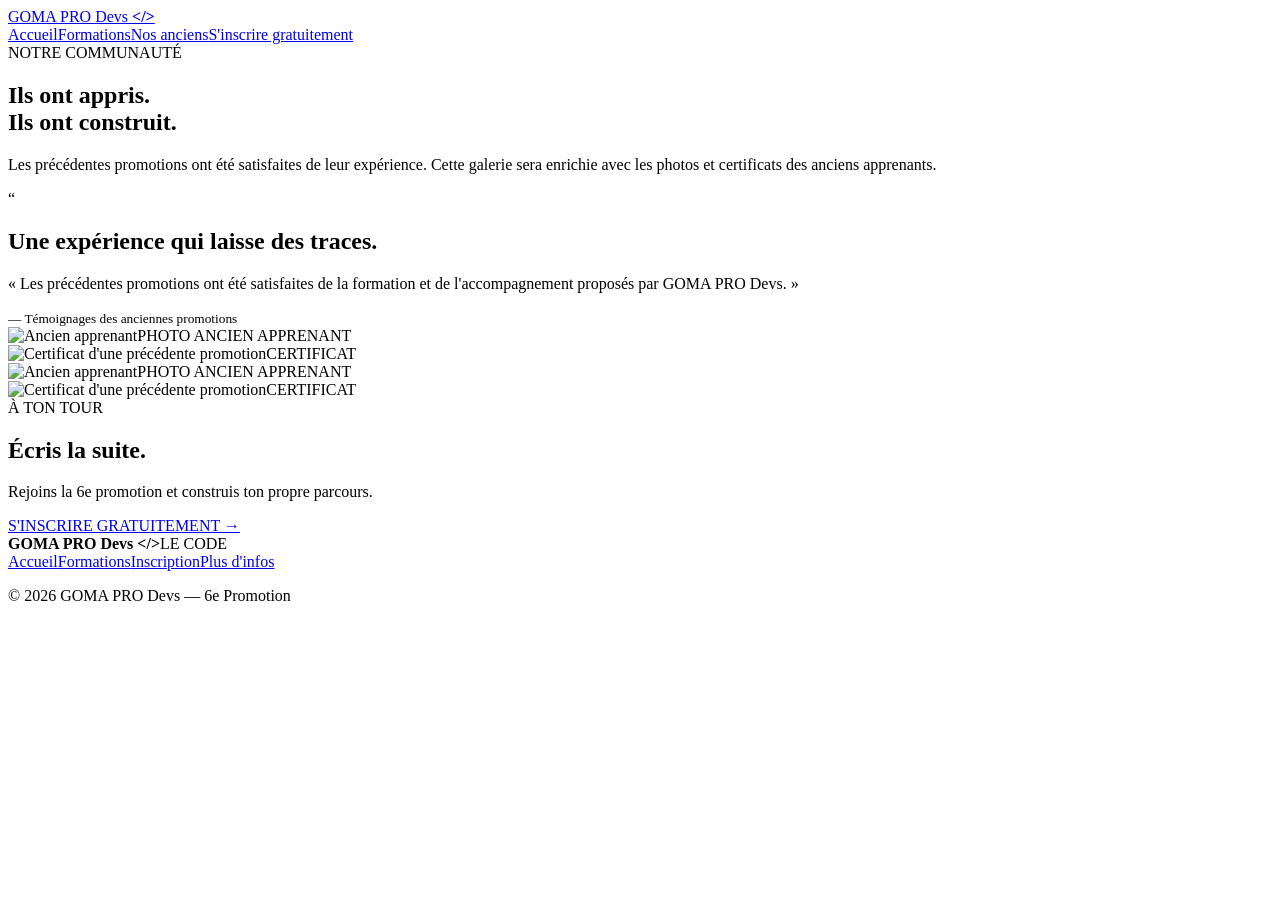
==== anciens.html @ 267ff914 "feat: add alumni satisfaction and certificates gallery page" ====
<!DOCTYPE html><html lang="fr"><head><meta charset="UTF-8"><meta name="viewport" content="width=device-width,initial-scale=1.0"><title>Nos anciens — GOMA PRO Devs</title><link rel="preconnect" href="https://fonts.googleapis.com"><link rel="preconnect" href="https://fonts.gstatic.com" crossorigin><link href="https://fonts.googleapis.com/css2?family=Inter:wght@400;500;600;700;800;900&family=Space+Grotesk:wght@600;700&display=swap" rel="stylesheet"><link rel="stylesheet" href="assets/css/style.css"></head><body><header class="site-header"><a class="brand" href="index.html"><img src="assets/images/logo.png" alt="GOMA PRO Devs" onerror="this.style.display='none'"><span>GOMA PRO Devs <b>&lt;/&gt;</b></span></a><nav><a href="index.html">Accueil</a><a href="formations.html">Formations</a><a href="anciens.html" class="active">Nos anciens</a><a class="nav-cta" href="inscription.html">S'inscrire gratuitement</a></nav></header><main><section class="page-hero"><span class="eyebrow">NOTRE COMMUNAUTÉ</span><h1>Ils ont appris.<br>Ils ont <span>construit.</span></h1><p>Les précédentes promotions ont été satisfaites de leur expérience. Cette galerie sera enrichie avec les photos et certificats des anciens apprenants.</p></section><section class="section alumni"><div class="testimonial"><div class="quote-mark">“</div><h2>Une expérience qui laisse des traces.</h2><p>« Les précédentes promotions ont été satisfaites de la formation et de l'accompagnement proposés par GOMA PRO Devs. »</p><small>— Témoignages des anciennes promotions</small></div><div class="gallery-grid"><div class="media-slot"><img src="assets/images/anciens/ancien-01.jpg" alt="Ancien apprenant" onerror="this.parentElement.classList.add('empty')"><span>PHOTO ANCIEN APPRENANT</span></div><div class="media-slot certificate"><img src="assets/images/certificats/certificat-01.jpg" alt="Certificat d'une précédente promotion" onerror="this.parentElement.classList.add('empty')"><span>CERTIFICAT</span></div><div class="media-slot"><img src="assets/images/anciens/ancien-02.jpg" alt="Ancien apprenant" onerror="this.parentElement.classList.add('empty')"><span>PHOTO ANCIEN APPRENANT</span></div><div class="media-slot certificate"><img src="assets/images/certificats/certificat-02.jpg" alt="Certificat d'une précédente promotion" onerror="this.parentElement.classList.add('empty')"><span>CERTIFICAT</span></div></div></section><section class="section cta"><div><span class="eyebrow">À TON TOUR</span><h2>Écris la suite.</h2><p>Rejoins la 6e promotion et construis ton propre parcours.</p></div><a class="btn btn-primary" href="inscription.html">S'INSCRIRE GRATUITEMENT →</a></section></main><footer class="site-footer"><div><strong>GOMA PRO Devs &lt;/&gt;</strong><span>LE CODE</span></div><div class="footer-links"><a href="index.html">Accueil</a><a href="formations.html">Formations</a><a href="inscription.html">Inscription</a><a href="plus-infos.html">Plus d'infos</a></div><p>© 2026 GOMA PRO Devs — 6e Promotion</p></footer><script src="assets/js/app.js"></script></body></html>
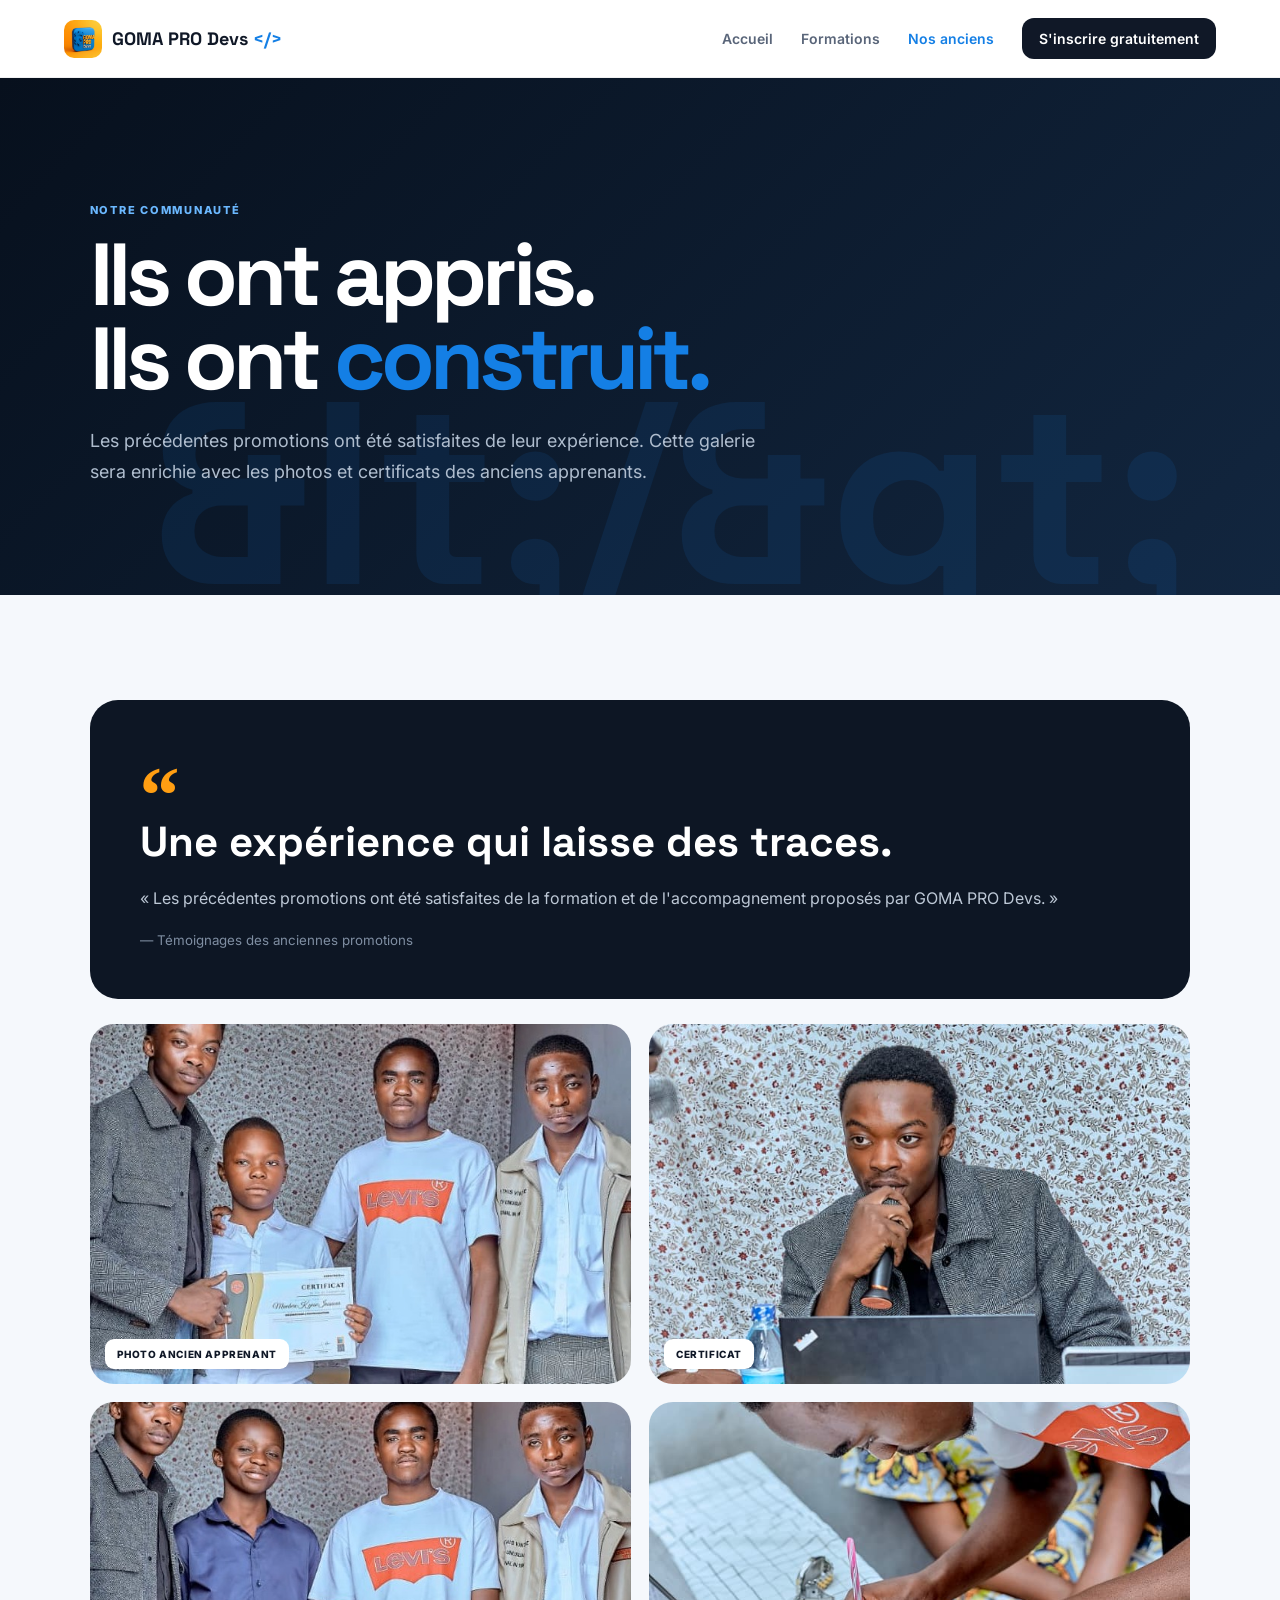
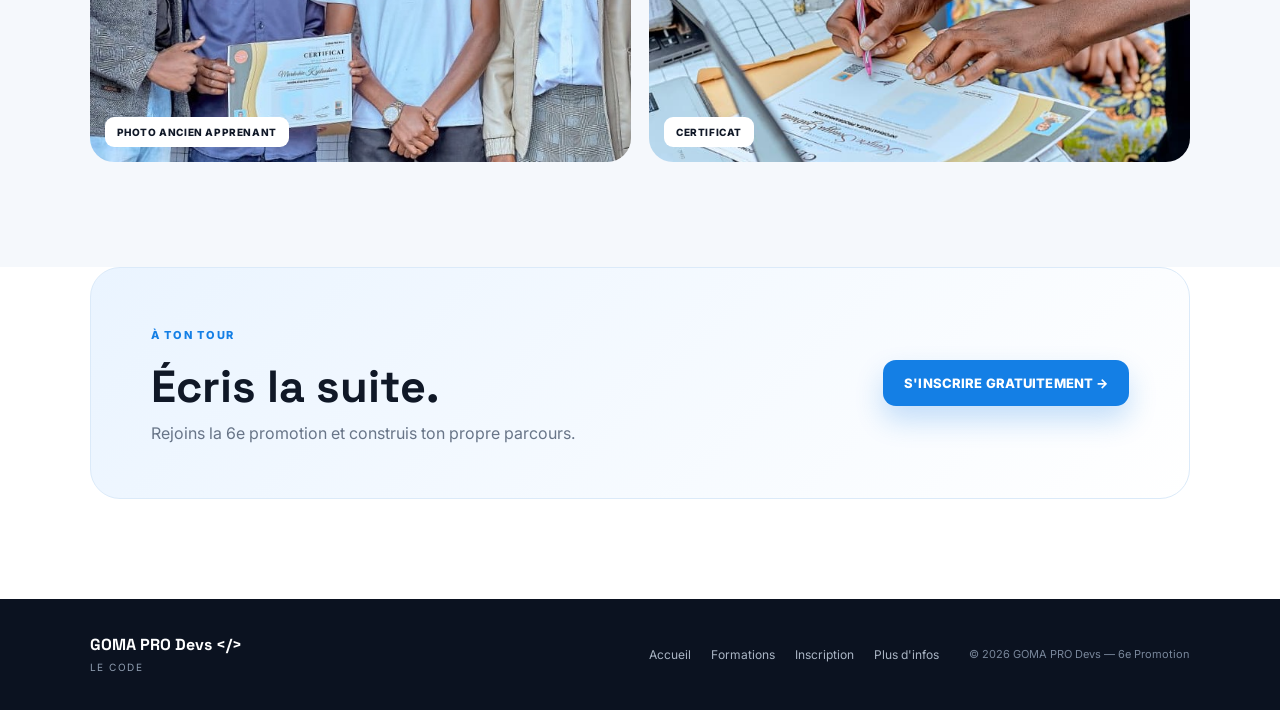
==== commit 3b312725: "Update-ver-1" ====
--- a/anciens.html
+++ b/anciens.html
@@ -1 +1 @@
-<!DOCTYPE html><html lang="fr"><head><meta charset="UTF-8"><meta name="viewport" content="width=device-width,initial-scale=1.0"><title>Nos anciens — GOMA PRO Devs</title><link rel="preconnect" href="https://fonts.googleapis.com"><link rel="preconnect" href="https://fonts.gstatic.com" crossorigin><link href="https://fonts.googleapis.com/css2?family=Inter:wght@400;500;600;700;800;900&family=Space+Grotesk:wght@600;700&display=swap" rel="stylesheet"><link rel="stylesheet" href="assets/css/style.css"></head><body><header class="site-header"><a class="brand" href="index.html"><img src="assets/images/logo.png" alt="GOMA PRO Devs" onerror="this.style.display='none'"><span>GOMA PRO Devs <b>&lt;/&gt;</b></span></a><nav><a href="index.html">Accueil</a><a href="formations.html">Formations</a><a href="anciens.html" class="active">Nos anciens</a><a class="nav-cta" href="inscription.html">S'inscrire gratuitement</a></nav></header><main><section class="page-hero"><span class="eyebrow">NOTRE COMMUNAUTÉ</span><h1>Ils ont appris.<br>Ils ont <span>construit.</span></h1><p>Les précédentes promotions ont été satisfaites de leur expérience. Cette galerie sera enrichie avec les photos et certificats des anciens apprenants.</p></section><section class="section alumni"><div class="testimonial"><div class="quote-mark">“</div><h2>Une expérience qui laisse des traces.</h2><p>« Les précédentes promotions ont été satisfaites de la formation et de l'accompagnement proposés par GOMA PRO Devs. »</p><small>— Témoignages des anciennes promotions</small></div><div class="gallery-grid"><div class="media-slot"><img src="assets/images/anciens/ancien-01.jpg" alt="Ancien apprenant" onerror="this.parentElement.classList.add('empty')"><span>PHOTO ANCIEN APPRENANT</span></div><div class="media-slot certificate"><img src="assets/images/certificats/certificat-01.jpg" alt="Certificat d'une précédente promotion" onerror="this.parentElement.classList.add('empty')"><span>CERTIFICAT</span></div><div class="media-slot"><img src="assets/images/anciens/ancien-02.jpg" alt="Ancien apprenant" onerror="this.parentElement.classList.add('empty')"><span>PHOTO ANCIEN APPRENANT</span></div><div class="media-slot certificate"><img src="assets/images/certificats/certificat-02.jpg" alt="Certificat d'une précédente promotion" onerror="this.parentElement.classList.add('empty')"><span>CERTIFICAT</span></div></div></section><section class="section cta"><div><span class="eyebrow">À TON TOUR</span><h2>Écris la suite.</h2><p>Rejoins la 6e promotion et construis ton propre parcours.</p></div><a class="btn btn-primary" href="inscription.html">S'INSCRIRE GRATUITEMENT →</a></section></main><footer class="site-footer"><div><strong>GOMA PRO Devs &lt;/&gt;</strong><span>LE CODE</span></div><div class="footer-links"><a href="index.html">Accueil</a><a href="formations.html">Formations</a><a href="inscription.html">Inscription</a><a href="plus-infos.html">Plus d'infos</a></div><p>© 2026 GOMA PRO Devs — 6e Promotion</p></footer><script src="assets/js/app.js"></script></body></html>
+<!DOCTYPE html><html lang="fr"><head><meta charset="UTF-8"><meta name="viewport" content="width=device-width,initial-scale=1.0"><title>Nos anciens — GOMA PRO Devs</title><link rel="preconnect" href="https://fonts.googleapis.com"><link rel="preconnect" href="https://fonts.gstatic.com" crossorigin><link href="https://fonts.googleapis.com/css2?family=Inter:wght@400;500;600;700;800;900&family=Space+Grotesk:wght@600;700&display=swap" rel="stylesheet"><link rel="stylesheet" href="assets/css/style.css"></head><body><header class="site-header"><a class="brand" href="index.html"><img src="GOMA PRO Devs.jpg" alt="GOMA PRO Devs" onerror="this.style.display='none'"><span>GOMA PRO Devs <b>&lt;/&gt;</b></span></a><nav><a href="index.html">Accueil</a><a href="formations.html">Formations</a><a href="anciens.html" class="active">Nos anciens</a><a class="nav-cta" href="inscription.html">S'inscrire gratuitement</a></nav></header><main><section class="page-hero"><span class="eyebrow">NOTRE COMMUNAUTÉ</span><h1>Ils ont appris.<br>Ils ont <span>construit.</span></h1><p>Les précédentes promotions ont été satisfaites de leur expérience. Cette galerie sera enrichie avec les photos et certificats des anciens apprenants.</p></section><section class="section alumni"><div class="testimonial"><div class="quote-mark">“</div><h2>Une expérience qui laisse des traces.</h2><p>« Les précédentes promotions ont été satisfaites de la formation et de l'accompagnement proposés par GOMA PRO Devs. »</p><small>— Témoignages des anciennes promotions</small></div><div class="gallery-grid"><div class="media-slot"><img src="image-937342652784837.jpg" alt="Ancien apprenant" onerror="this.parentElement.classList.add('empty')"><span>PHOTO ANCIEN APPRENANT</span></div><div class="media-slot certificate"><img src="image-1044848001762314.jpg" alt="Certificat d'une précédente promotion" onerror="this.parentElement.classList.add('empty')"><span>CERTIFICAT</span></div><div class="media-slot"><img src="image-1433722858644946.jpg" alt="Ancien apprenant" onerror="this.parentElement.classList.add('empty')"><span>PHOTO ANCIEN APPRENANT</span></div><div class="media-slot certificate"><img src="image-1361289106119803.jpg" alt="Certificat d'une précédente promotion" onerror="this.parentElement.classList.add('empty')"><span>CERTIFICAT</span></div></div></section><section class="section cta"><div><span class="eyebrow">À TON TOUR</span><h2>Écris la suite.</h2><p>Rejoins la 6e promotion et construis ton propre parcours.</p></div><a class="btn btn-primary" href="inscription.html">S'INSCRIRE GRATUITEMENT →</a></section></main><footer class="site-footer"><div><strong>GOMA PRO Devs &lt;/&gt;</strong><span>LE CODE</span></div><div class="footer-links"><a href="index.html">Accueil</a><a href="formations.html">Formations</a><a href="inscription.html">Inscription</a><a href="plus-infos.html">Plus d'infos</a></div><p>© 2026 GOMA PRO Devs — 6e Promotion</p></footer><script src="assets/js/app.js"></script></body></html>
--- a/assets/css/style.css
+++ b/assets/css/style.css
@@ -0,0 +1 @@
+:root{--blue:#147fe5;--blue2:#0759b8;--orange:#ff9e12;--ink:#101827;--muted:#667085;--light:#f5f8fc;--line:#e5eaf1;--white:#fff;--radius:24px;--shadow:0 24px 70px rgba(16,24,39,.12)}*{box-sizing:border-box}html{scroll-behavior:smooth}body{margin:0;font-family:Inter,Arial,sans-serif;color:var(--ink);background:#fff}a{text-decoration:none;color:inherit}button,input,select,textarea{font:inherit}.site-header{height:78px;padding:0 5vw;display:flex;align-items:center;justify-content:space-between;border-bottom:1px solid rgba(16,24,39,.06);background:rgba(255,255,255,.92);backdrop-filter:blur(16px);position:sticky;top:0;z-index:20}.brand{display:flex;align-items:center;gap:10px;font-family:'Space Grotesk',sans-serif;font-weight:800;font-size:18px}.brand img{width:38px;height:38px;object-fit:contain;border-radius:10px}.brand b{color:var(--blue)}nav{display:flex;align-items:center;gap:28px;font-size:14px;font-weight:600}nav a{color:#596579}nav a:hover,nav a.active{color:var(--blue)}nav .nav-cta{background:var(--ink);color:#fff;padding:12px 17px;border-radius:12px}.hero{min-height:calc(100vh - 78px);padding:80px 7vw;display:grid;grid-template-columns:1.05fr .95fr;gap:40px;align-items:center;position:relative;overflow:hidden;background:linear-gradient(135deg,#fff 0%,#f5f9ff 58%,#eef5ff 100%)}.hero-grid{position:absolute;inset:0;background-image:linear-gradient(rgba(20,127,229,.055) 1px,transparent 1px),linear-gradient(90deg,rgba(20,127,229,.055) 1px,transparent 1px);background-size:48px 48px;mask-image:linear-gradient(to right,#000,transparent 78%);pointer-events:none}.hero-content,.hero-visual{position:relative;z-index:1}.eyebrow{display:inline-block;font-size:11px;letter-spacing:.16em;font-weight:800;color:var(--blue);margin-bottom:16px}.hero h1,.page-hero h1,.form-hero h1{font-family:'Space Grotesk',sans-serif;font-size:clamp(48px,7vw,92px);line-height:.96;letter-spacing:-.055em;margin:0 0 24px;font-weight:700}.hero h1 span,.page-hero h1 span,.form-hero h1 span,.section-head h2 span,.trainer-copy h2 span,.quote-section span{color:var(--blue)}.hero-text{font-size:18px;line-height:1.7;max-width:650px;color:#526074}.hero-actions{display:flex;gap:12px;flex-wrap:wrap;margin:32px 0}.btn{border:0;display:inline-flex;justify-content:center;align-items:center;gap:10px;padding:15px 21px;border-radius:13px;font-weight:800;font-size:13px;letter-spacing:.01em;cursor:pointer;transition:.2s transform,.2s box-shadow}.btn:hover{transform:translateY(-2px)}.btn-primary{background:var(--blue);color:#fff;box-shadow:0 14px 28px rgba(20,127,229,.24)}.btn-secondary{background:#fff;color:var(--ink);border:1px solid var(--line)}.hero-meta{display:flex;gap:38px}.hero-meta div{display:flex;flex-direction:column}.hero-meta strong{font-family:'Space Grotesk';font-size:26px}.hero-meta span{font-size:11px;color:var(--muted);text-transform:uppercase;letter-spacing:.08em;margin-top:3px}.hero-visual{min-height:430px;display:flex;align-items:center;justify-content:center}.code-card{width:min(530px,100%);background:#0e1625;border-radius:25px;box-shadow:0 35px 90px rgba(10,30,60,.28);overflow:hidden;transform:rotate(2deg)}.code-top{height:48px;display:flex;align-items:center;gap:7px;padding:0 18px;background:#172236;color:#8795a9;font-size:12px}.code-top i{width:9px;height:9px;border-radius:50%;background:#607089}.code-top span{margin-left:12px}.code-card pre{margin:0;padding:28px 30px 38px;color:#dce6f5;font:15px/2.1 Consolas,monospace;overflow:auto}.kw{color:#7fc6ff}.fn{color:#ffc45d}.num{color:#8de5a1}.comment{color:#8291a7}.floating-tag{position:absolute;background:#fff;border:1px solid var(--line);padding:12px 16px;border-radius:13px;box-shadow:var(--shadow);font-weight:900;font-size:11px;letter-spacing:.08em}.tag-one{left:2%;bottom:13%;color:var(--blue)}.tag-two{right:1%;top:14%;color:#e58a00}.section{padding:105px 7vw}.section-head{max-width:850px;margin-bottom:48px}.section-head h2{font-family:'Space Grotesk';font-size:clamp(36px,5vw,62px);line-height:1.02;letter-spacing:-.04em;margin:0}.intro{background:#fff}.intro-grid{display:grid;grid-template-columns:1fr 1fr;gap:70px;max-width:1050px}.intro-grid p{font-size:18px;line-height:1.8;color:#5d6879;margin:0}.courses{background:var(--light)}.course-grid{display:grid;grid-template-columns:repeat(4,1fr);gap:16px}.course-card{min-height:300px;padding:26px;border-radius:var(--radius);color:#fff;position:relative;overflow:hidden;display:flex;flex-direction:column}.course-card:after{content:'';position:absolute;width:180px;height:180px;border-radius:50%;border:1px solid rgba(255,255,255,.2);right:-70px;top:-70px}.course-card.blue{background:#117ce0}.course-card.orange{background:#f39a12}.course-card.dark{background:#152033}.course-card.violet{background:#6955d8}.course-card.green{background:#148b6a}.course-card.wide{grid-column:span 2;min-height:235px}.course-no{font:700 11px 'Space Grotesk';opacity:.65}.course-icon{font:800 30px 'Space Grotesk';margin-top:28px}.course-card h3{font:700 26px 'Space Grotesk';margin:16px 0 10px}.course-card p{font-size:13px;line-height:1.6;opacity:.9;margin:0 0 20px}.course-card strong{margin-top:auto;font-size:14px}.quote-section{text-align:center;background:#0d1624;color:#fff}.quote-mark{font:900 80px Georgia;color:var(--orange);height:65px}.quote-section blockquote{font:700 clamp(25px,4vw,47px)/1.2 'Space Grotesk';letter-spacing:-.03em;margin:0}.quote-section p{color:#8d9bb0;font-size:13px;margin-top:24px}.trainer{display:grid;grid-template-columns:.75fr 1.25fr;gap:70px;align-items:center}.trainer-photo{aspect-ratio:1/1;border-radius:30px;background:#e7ebf0;overflow:hidden;display:flex;align-items:center;justify-content:center}.trainer-photo img{width:100%;height:100%;object-fit:cover}.photo-fallback{font:900 90px 'Space Grotesk';color:#9aa5b3}.trainer-copy h2{font:700 clamp(40px,5vw,70px) 'Space Grotesk';letter-spacing:-.05em;margin:0 0 20px}.trainer-copy p{font-size:17px;line-height:1.8;color:#647184;max-width:650px}.pill-row{display:flex;gap:8px;flex-wrap:wrap;margin-top:26px}.pill-row span{border:1px solid var(--line);padding:9px 12px;border-radius:99px;font-size:12px;font-weight:700}.cta{margin:0 7vw 100px;padding:55px 60px;background:linear-gradient(135deg,#eaf4ff,#fff);border:1px solid #dbeaf9;border-radius:30px;display:flex;align-items:center;justify-content:space-between;gap:30px}.cta h2{font:700 45px 'Space Grotesk';margin:0 0 8px}.cta p{color:#687588;margin:0}.site-footer{padding:35px 7vw;background:#0b1220;color:#fff;display:grid;grid-template-columns:1fr auto auto;align-items:center;gap:30px}.site-footer strong{font-family:'Space Grotesk';display:block}.site-footer div:first-child span{font-size:10px;color:#8e9caf;letter-spacing:.15em}.footer-links{display:flex;gap:20px;font-size:12px;color:#aab5c4}.site-footer p{font-size:11px;color:#78869a;margin:0}.page-hero,.form-hero{padding:120px 7vw 90px;background:linear-gradient(135deg,#07101d,#12263f);color:#fff;position:relative;overflow:hidden}.page-hero:after,.form-hero:after{content:'&lt;/&gt;';position:absolute;right:7vw;bottom:-65px;font:900 260px 'Space Grotesk';color:rgba(20,127,229,.1)}.page-hero .eyebrow,.form-hero .eyebrow{color:#6bb8ff}.page-hero h1,.form-hero h1{font-size:clamp(52px,7vw,88px);position:relative;z-index:1}.page-hero p,.form-hero p{max-width:700px;color:#afbdce;font-size:18px;line-height:1.7;position:relative;z-index:1}.detailed-courses{background:var(--light);display:flex;flex-direction:column;gap:18px}.detail-card{background:#fff;border:1px solid var(--line);border-radius:24px;padding:32px;display:grid;grid-template-columns:70px 1fr auto;gap:25px;align-items:start;box-shadow:0 8px 30px rgba(16,24,39,.04)}.detail-num{font:800 14px 'Space Grotesk';color:var(--blue);padding-top:7px}.detail-card h2{font:700 32px 'Space Grotesk';margin:0 0 10px}.detail-card p{color:#667085;line-height:1.7;margin:0}.detail-card ul{display:flex;flex-wrap:wrap;gap:8px;padding:0;margin:18px 0 0;list-style:none}.detail-card li{background:#f1f5f9;padding:8px 11px;border-radius:9px;font-size:11px;font-weight:700}.detail-card>strong{font-size:15px;white-space:nowrap}.pricing-note{display:flex;align-items:center;justify-content:space-between;gap:30px}.pricing-note h2{font:700 48px 'Space Grotesk';margin:0 0 12px}.pricing-note p{color:#687588;max-width:650px;line-height:1.7}.alumni{background:var(--light)}.testimonial{background:#0d1624;color:#fff;padding:50px;border-radius:28px;margin-bottom:25px}.testimonial h2{font:700 42px 'Space Grotesk';margin:0 0 15px}.testimonial p{color:#bdc8d6;line-height:1.8}.testimonial small{color:#7f8ea2}.gallery-grid{display:grid;grid-template-columns:1fr 1fr;gap:18px}.media-slot{height:360px;background:#e5eaf0;border-radius:24px;position:relative;overflow:hidden;display:flex;align-items:center;justify-content:center}.media-slot img{width:100%;height:100%;object-fit:cover}.media-slot span{position:absolute;bottom:15px;left:15px;background:#fff;padding:9px 12px;border-radius:9px;font-size:10px;font-weight:800;letter-spacing:.06em}.media-slot.empty img{display:none}.media-slot.empty:before{content:'AJOUTER LA PHOTO DANS assets/images';font:700 12px 'Space Grotesk';color:#8a96a6}.form-hero{background:linear-gradient(135deg,#0a1728,#0759b8)}.free-badge{display:inline-block;margin-top:16px;background:#fff;color:#0b1220;padding:11px 15px;border-radius:10px;font-weight:900;font-size:12px}.form-shell{max-width:1050px;margin:-45px auto 100px;position:relative;background:#fff;border:1px solid var(--line);border-radius:28px;box-shadow:var(--shadow);overflow:hidden}.steps{display:grid;grid-template-columns:repeat(4,1fr);border-bottom:1px solid var(--line)}.step{padding:22px 20px;display:flex;align-items:center;gap:10px;color:#9aa5b3}.step span{font:800 12px 'Space Grotesk'}.step b{font-size:12px}.step.active{color:var(--blue);background:#f5faff}.form-step{border:0;padding:42px;display:none}.form-step.active{display:block}.form-step legend{font:700 34px 'Space Grotesk';letter-spacing:-.03em}.form-help{color:#788598;font-size:14px;margin-top:6px;margin-bottom:30px}.field-grid{display:grid;grid-template-columns:1fr 1fr;gap:18px}.field-grid label{font-size:12px;font-weight:800;color:#3c4758;display:flex;flex-direction:column;gap:8px}.field-grid .full{grid-column:1/-1}.field-grid input,.field-grid select,.field-grid textarea{width:100%;border:1px solid #dce2ea;background:#fbfcfe;border-radius:12px;padding:13px 14px;outline:0;color:var(--ink)}.field-grid input:focus,.field-grid select:focus,.field-grid textarea:focus{border-color:var(--blue);box-shadow:0 0 0 4px rgba(20,127,229,.08)}.field-grid textarea{resize:vertical}.program-options{display:grid;grid-template-columns:1fr 1fr;gap:12px}.program-option{display:grid;grid-template-columns:22px 1fr auto;gap:10px;align-items:center;padding:17px;border:1px solid var(--line);border-radius:15px;cursor:pointer}.program-option:has(input:checked){border-color:var(--blue);background:#f3f9ff}.program-option input{accent-color:var(--blue)}.program-option span{display:flex;flex-direction:column;gap:3px}.program-option b{font-size:14px}.program-option small{font-size:11px;color:#8994a3}.program-option strong{font-size:12px}.price-total{text-align:right;padding:17px 0;font-size:13px;color:#7b8798}.price-total strong{font-size:18px;color:var(--blue)}.form-actions{display:flex;justify-content:space-between;gap:12px;margin-top:32px;padding-top:25px;border-top:1px solid var(--line)}.review-box{background:#f7f9fc;border:1px solid var(--line);border-radius:16px;padding:20px;display:grid;gap:9px;font-size:13px}.review-row{display:flex;justify-content:space-between;gap:20px;border-bottom:1px dashed #dce2ea;padding:8px 0}.review-row:last-child{border:0}.review-row span{color:#7a8697}.review-row b{text-align:right}.consent{display:flex;gap:10px;margin-top:25px;font-size:12px;line-height:1.6;color:#657286}.consent input{margin-top:3px;accent-color:var(--blue)}.success-page{min-height:100vh;display:grid;place-items:center;padding:30px;background:radial-gradient(circle at top,#eaf5ff,#f7f9fc 45%,#fff)}.success-card{max-width:650px;background:#fff;border:1px solid var(--line);border-radius:30px;padding:55px;text-align:center;box-shadow:var(--shadow)}.success-icon{width:70px;height:70px;border-radius:50%;display:grid;place-items:center;margin:0 auto 25px;background:#e8f8ef;color:#19a05a;font-size:35px;font-weight:900}.success-card h1{font:800 50px/1 'Space Grotesk';letter-spacing:-.04em}.success-card h1 span{color:var(--blue)}.success-card p{color:#667085;line-height:1.7}.number-box{margin:25px 0;padding:18px;border-radius:16px;background:#f4f8fc}.number-box small{display:block;color:#7d8998;font-size:11px;text-transform:uppercase;letter-spacing:.1em}.number-box strong{display:block;font:800 25px 'Space Grotesk';margin-top:6px;color:var(--blue)}.text-link{display:block;margin-top:20px;color:#687588;font-size:13px;font-weight:700}.info-grid{display:grid;grid-template-columns:repeat(4,1fr);gap:15px;background:var(--light)}.info-card{border:1px solid var(--line);border-radius:20px;padding:25px;background:#fff}.info-card span{color:var(--blue);font-weight:800;font-size:11px}.info-card h3{font:700 22px 'Space Grotesk';margin:22px 0 8px}.info-card p{color:#687588;line-height:1.6;font-size:13px}.reveal{animation:rise .7s ease both}@keyframes rise{from{opacity:0;transform:translateY(18px)}to{opacity:1;transform:none}}@media(max-width:900px){nav{gap:12px}nav a:not(.nav-cta){display:none}.hero{grid-template-columns:1fr;padding-top:60px}.hero-visual{min-height:300px}.course-grid{grid-template-columns:1fr 1fr}.course-card.wide{grid-column:span 2}.trainer{grid-template-columns:1fr}.intro-grid{grid-template-columns:1fr;gap:20px}.site-footer{grid-template-columns:1fr}.footer-links{flex-wrap:wrap}.detail-card{grid-template-columns:50px 1fr}.detail-card>strong{grid-column:2}.info-grid{grid-template-columns:1fr 1fr}.pricing-note{flex-direction:column;align-items:flex-start}.form-shell{margin:0;border-radius:0;border-left:0;border-right:0}.form-step{padding:28px 22px}.steps{overflow:auto}.step{min-width:120px}.program-options{grid-template-columns:1fr}}@media(max-width:600px){.site-header{padding:0 18px}.hero,.section,.page-hero,.form-hero{padding-left:22px;padding-right:22px}.hero h1,.page-hero h1,.form-hero h1{font-size:48px}.hero-meta{gap:18px}.hero-actions .btn{width:100%}.course-grid,.gallery-grid,.info-grid{grid-template-columns:1fr}.course-card.wide{grid-column:auto}.cta{margin:0 22px 60px;padding:35px 25px;display:block}.cta .btn{margin-top:22px;width:100%}.detail-card{grid-template-columns:1fr}.detail-num{padding:0}.detail-card>strong{grid-column:auto}.field-grid{grid-template-columns:1fr}.field-grid .full{grid-column:auto}.success-card{padding:35px 22px}.success-card h1{font-size:39px}.floating-tag{display:none}}
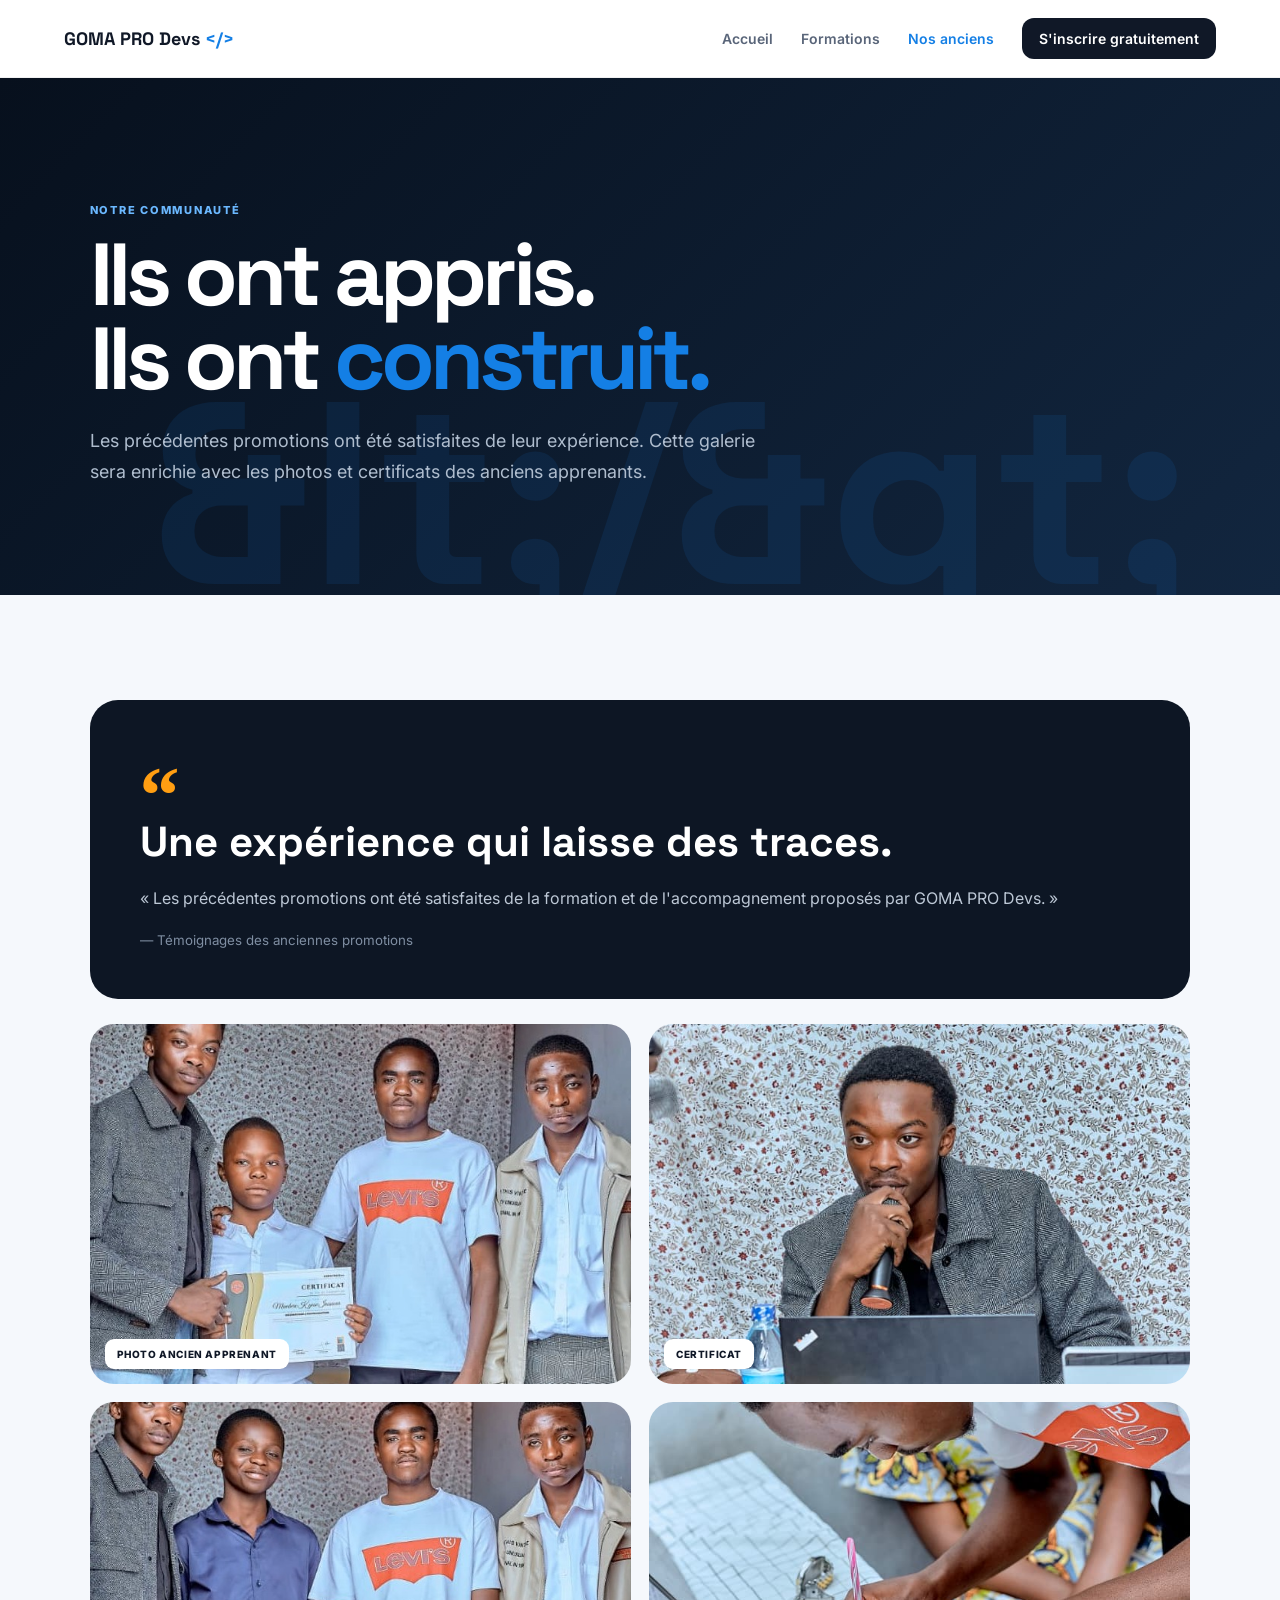
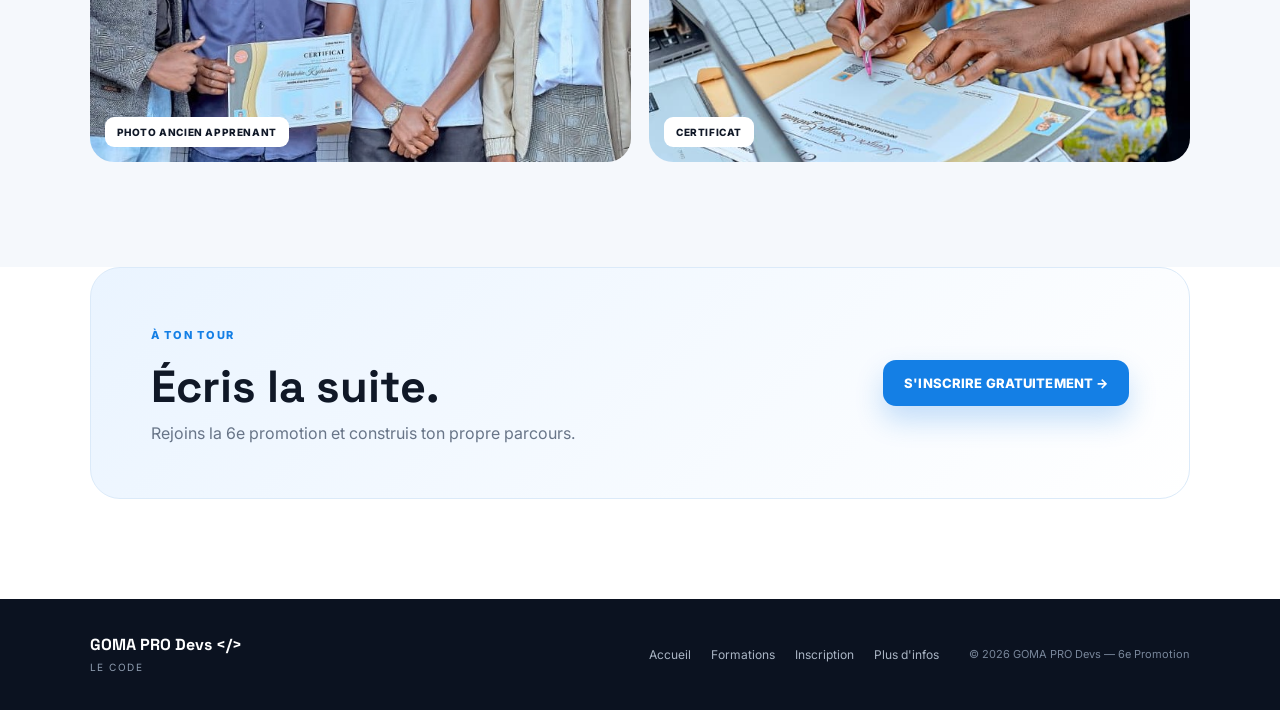
==== commit a71f17ce: "Move alumni gallery references to assets" ====
--- a/anciens.html
+++ b/anciens.html
@@ -1 +1 @@
-<!DOCTYPE html><html lang="fr"><head><meta charset="UTF-8"><meta name="viewport" content="width=device-width,initial-scale=1.0"><title>Nos anciens — GOMA PRO Devs</title><link rel="preconnect" href="https://fonts.googleapis.com"><link rel="preconnect" href="https://fonts.gstatic.com" crossorigin><link href="https://fonts.googleapis.com/css2?family=Inter:wght@400;500;600;700;800;900&family=Space+Grotesk:wght@600;700&display=swap" rel="stylesheet"><link rel="stylesheet" href="assets/css/style.css"></head><body><header class="site-header"><a class="brand" href="index.html"><img src="GOMA PRO Devs.jpg" alt="GOMA PRO Devs" onerror="this.style.display='none'"><span>GOMA PRO Devs <b>&lt;/&gt;</b></span></a><nav><a href="index.html">Accueil</a><a href="formations.html">Formations</a><a href="anciens.html" class="active">Nos anciens</a><a class="nav-cta" href="inscription.html">S'inscrire gratuitement</a></nav></header><main><section class="page-hero"><span class="eyebrow">NOTRE COMMUNAUTÉ</span><h1>Ils ont appris.<br>Ils ont <span>construit.</span></h1><p>Les précédentes promotions ont été satisfaites de leur expérience. Cette galerie sera enrichie avec les photos et certificats des anciens apprenants.</p></section><section class="section alumni"><div class="testimonial"><div class="quote-mark">“</div><h2>Une expérience qui laisse des traces.</h2><p>« Les précédentes promotions ont été satisfaites de la formation et de l'accompagnement proposés par GOMA PRO Devs. »</p><small>— Témoignages des anciennes promotions</small></div><div class="gallery-grid"><div class="media-slot"><img src="image-937342652784837.jpg" alt="Ancien apprenant" onerror="this.parentElement.classList.add('empty')"><span>PHOTO ANCIEN APPRENANT</span></div><div class="media-slot certificate"><img src="image-1044848001762314.jpg" alt="Certificat d'une précédente promotion" onerror="this.parentElement.classList.add('empty')"><span>CERTIFICAT</span></div><div class="media-slot"><img src="image-1433722858644946.jpg" alt="Ancien apprenant" onerror="this.parentElement.classList.add('empty')"><span>PHOTO ANCIEN APPRENANT</span></div><div class="media-slot certificate"><img src="image-1361289106119803.jpg" alt="Certificat d'une précédente promotion" onerror="this.parentElement.classList.add('empty')"><span>CERTIFICAT</span></div></div></section><section class="section cta"><div><span class="eyebrow">À TON TOUR</span><h2>Écris la suite.</h2><p>Rejoins la 6e promotion et construis ton propre parcours.</p></div><a class="btn btn-primary" href="inscription.html">S'INSCRIRE GRATUITEMENT →</a></section></main><footer class="site-footer"><div><strong>GOMA PRO Devs &lt;/&gt;</strong><span>LE CODE</span></div><div class="footer-links"><a href="index.html">Accueil</a><a href="formations.html">Formations</a><a href="inscription.html">Inscription</a><a href="plus-infos.html">Plus d'infos</a></div><p>© 2026 GOMA PRO Devs — 6e Promotion</p></footer><script src="assets/js/app.js"></script></body></html>
+<!DOCTYPE html><html lang="fr"><head><meta charset="UTF-8"><meta name="viewport" content="width=device-width,initial-scale=1.0"><title>Nos anciens — GOMA PRO Devs</title><link rel="preconnect" href="https://fonts.googleapis.com"><link rel="preconnect" href="https://fonts.gstatic.com" crossorigin><link href="https://fonts.googleapis.com/css2?family=Inter:wght@400;500;600;700;800;900&family=Space+Grotesk:wght@600;700&display=swap" rel="stylesheet"><link rel="stylesheet" href="assets/css/style.css"></head><body><header class="site-header"><a class="brand" href="index.html"><img src="assets/images/logo.png" alt="GOMA PRO Devs" onerror="this.style.display='none'"><span>GOMA PRO Devs <b>&lt;/&gt;</b></span></a><nav><a href="index.html">Accueil</a><a href="formations.html">Formations</a><a href="anciens.html" class="active">Nos anciens</a><a class="nav-cta" href="inscription.html">S'inscrire gratuitement</a></nav></header><main><section class="page-hero"><span class="eyebrow">NOTRE COMMUNAUTÉ</span><h1>Ils ont appris.<br>Ils ont <span>construit.</span></h1><p>Les précédentes promotions ont été satisfaites de leur expérience. Cette galerie sera enrichie avec les photos et certificats des anciens apprenants.</p></section><section class="section alumni"><div class="testimonial"><div class="quote-mark">“</div><h2>Une expérience qui laisse des traces.</h2><p>« Les précédentes promotions ont été satisfaites de la formation et de l'accompagnement proposés par GOMA PRO Devs. »</p><small>— Témoignages des anciennes promotions</small></div><div class="gallery-grid"><div class="media-slot"><img src="assets/images/image-937342652784837.jpg" alt="Ancien apprenant" onerror="this.parentElement.classList.add('empty')"><span>PHOTO ANCIEN APPRENANT</span></div><div class="media-slot certificate"><img src="assets/images/image-1044848001762314.jpg" alt="Certificat d'une précédente promotion" onerror="this.parentElement.classList.add('empty')"><span>CERTIFICAT</span></div><div class="media-slot"><img src="assets/images/image-1433722858644946.jpg" alt="Ancien apprenant" onerror="this.parentElement.classList.add('empty')"><span>PHOTO ANCIEN APPRENANT</span></div><div class="media-slot certificate"><img src="assets/images/image-1361289106119803.jpg" alt="Certificat d'une précédente promotion" onerror="this.parentElement.classList.add('empty')"><span>CERTIFICAT</span></div></div></section><section class="section cta"><div><span class="eyebrow">À TON TOUR</span><h2>Écris la suite.</h2><p>Rejoins la 6e promotion et construis ton propre parcours.</p></div><a class="btn btn-primary" href="inscription.html">S'INSCRIRE GRATUITEMENT →</a></section></main><footer class="site-footer"><div><strong>GOMA PRO Devs &lt;/&gt;</strong><span>LE CODE</span></div><div class="footer-links"><a href="index.html">Accueil</a><a href="formations.html">Formations</a><a href="inscription.html">Inscription</a><a href="plus-infos.html">Plus d'infos</a></div><p>© 2026 GOMA PRO Devs — 6e Promotion</p></footer><script src="assets/js/app.js"></script></body></html>
